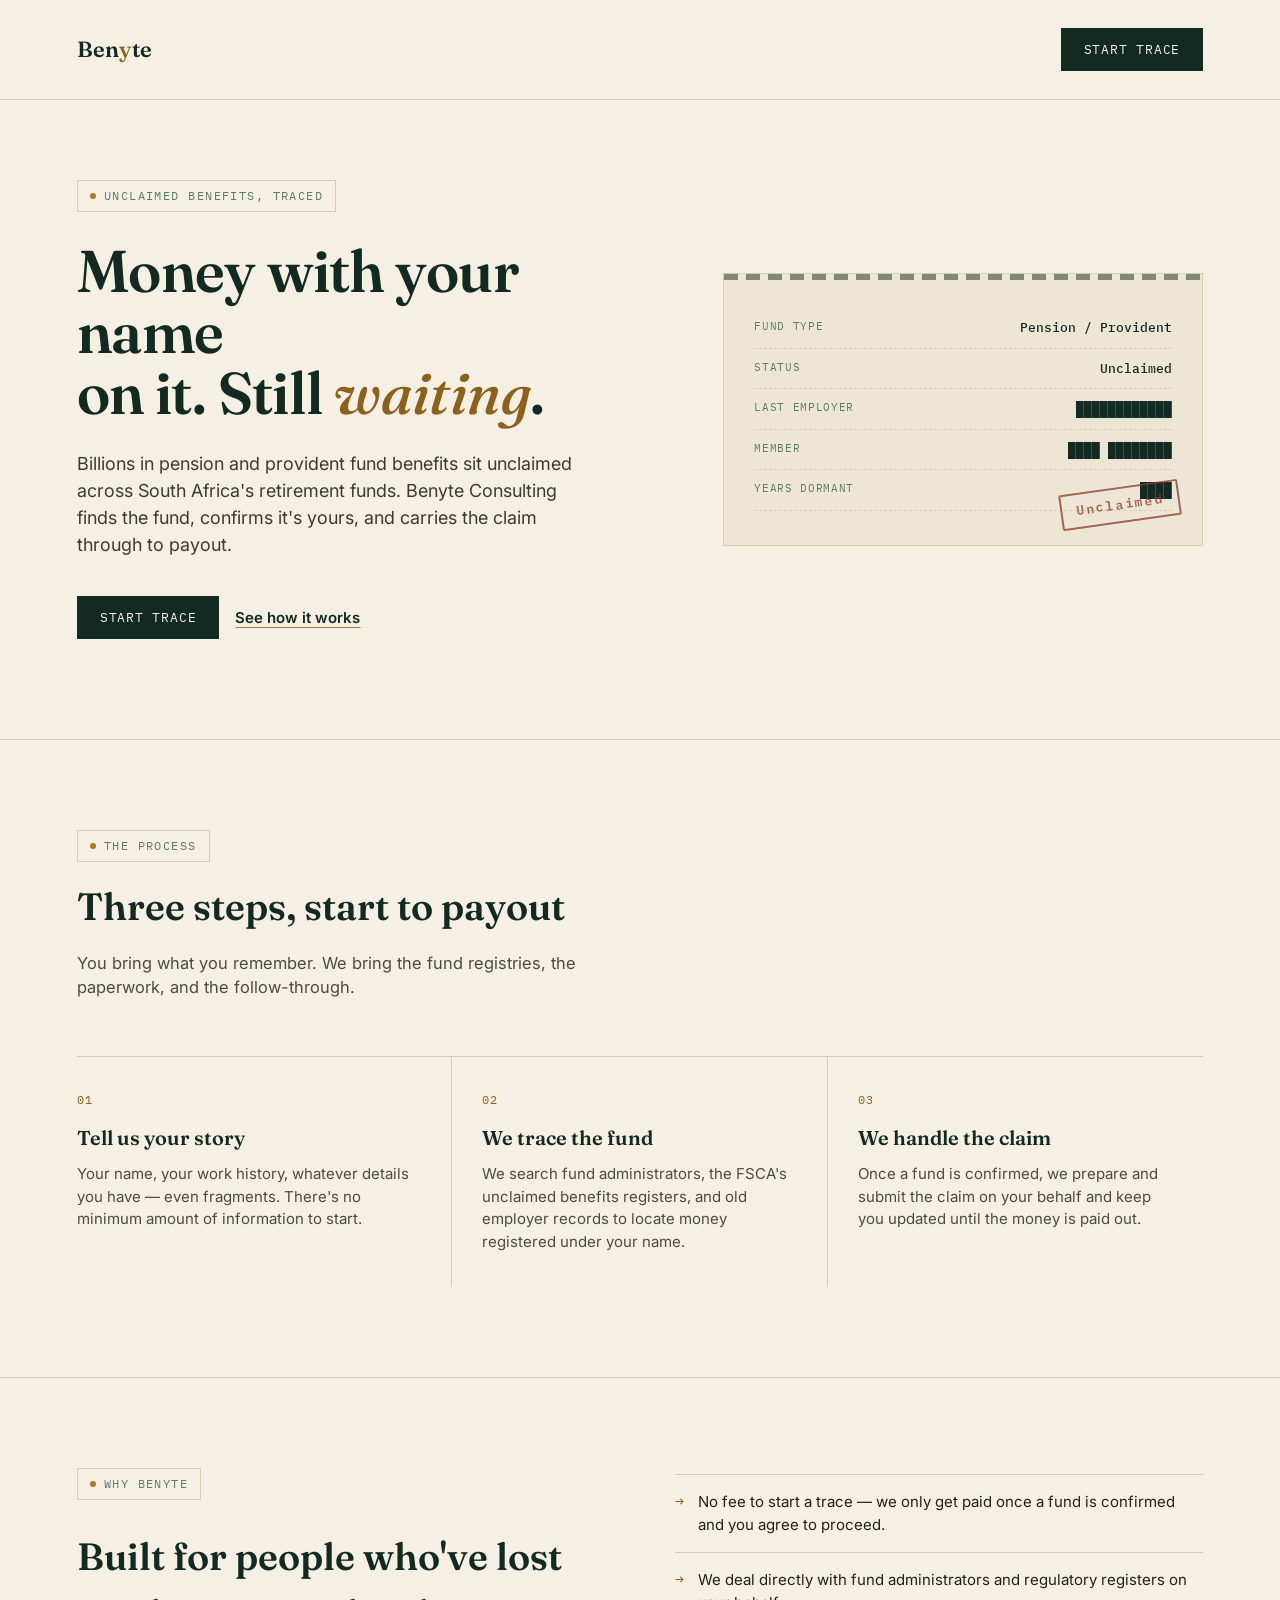
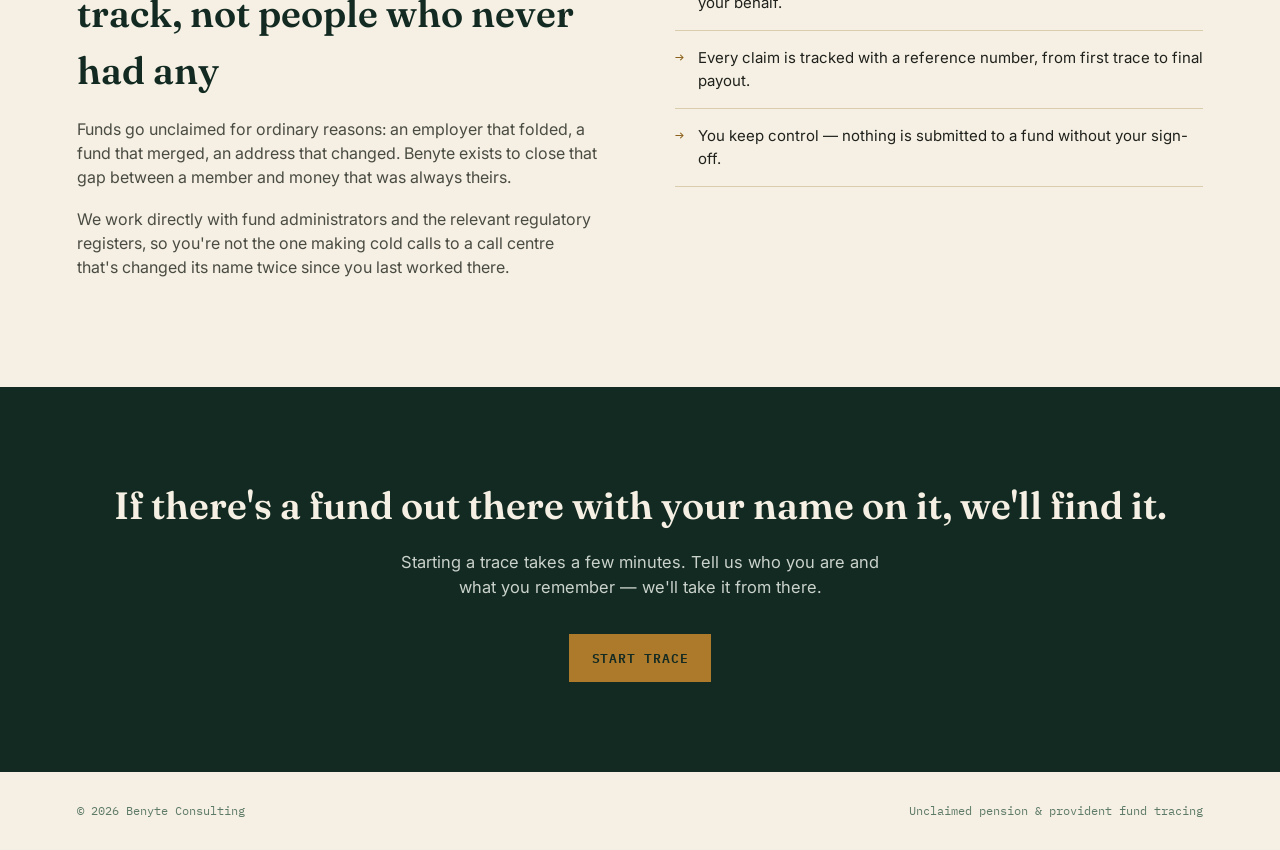
==== index.html @ 8822d1be "benyte" ====
<!DOCTYPE html>
<html lang="en">
<head>
<meta charset="UTF-8">
<meta name="viewport" content="width=device-width, initial-scale=1.0">
<title>Benyte Consulting — Unclaimed Pension Fund Tracing</title>
<link rel="preconnect" href="https://fonts.googleapis.com">
<link href="https://fonts.googleapis.com/css2?family=Fraunces:opsz,wght@9..144,300;9..144,500;9..144,600;9..144,700&family=Inter:wght@400;500;600&family=IBM+Plex+Mono:wght@400;500&display=swap" rel="stylesheet">
<style>
  :root{
    --ink:#132A22;
    --paper:#F5F0E3;
    --paper-soft:#EDE6D4;
    --gold:#AD7A2B;
    --gold-deep:#8C611E;
    --sage:#5E7A69;
    --charcoal:#20211C;
    --line:#D9CDAE;
    --stamp-red:#8B3A2B;
  }
  *{box-sizing:border-box;margin:0;padding:0;}
  html{scroll-behavior:smooth;}
  body{
    background:var(--paper);
    color:var(--charcoal);
    font-family:'Inter',sans-serif;
    line-height:1.5;
    -webkit-font-smoothing:antialiased;
  }
  a{color:inherit;}
  .view{display:none;}
  .view.active{display:block;}

  /* ===== NAV ===== */
  nav{
    display:flex;
    align-items:center;
    justify-content:space-between;
    padding:28px 6vw;
    border-bottom:1px solid var(--line);
  }
  .logo{
    font-family:'Fraunces',serif;
    font-weight:600;
    font-size:22px;
    letter-spacing:0.01em;
    color:var(--ink);
  }
  .logo span{color:var(--gold-deep);}
  .btn-primary{
    background:var(--ink);
    color:var(--paper);
    border:1px solid var(--ink);
    font-family:'IBM Plex Mono',monospace;
    font-size:13px;
    letter-spacing:0.06em;
    text-transform:uppercase;
    padding:12px 22px;
    cursor:pointer;
    transition:background .2s ease, color .2s ease;
  }
  .btn-primary:hover{background:var(--gold-deep);border-color:var(--gold-deep);}
  .btn-primary:focus-visible, .btn-secondary:focus-visible, .btn-ghost:focus-visible{
    outline:3px solid var(--gold);
    outline-offset:2px;
  }

  /* ===== HERO ===== */
  .hero{
    display:grid;
    grid-template-columns:1.1fr 0.9fr;
    gap:60px;
    padding:80px 6vw 100px;
    align-items:center;
  }
  .eyebrow{
    display:inline-flex;
    align-items:center;
    gap:8px;
    font-family:'IBM Plex Mono',monospace;
    font-size:12px;
    letter-spacing:0.12em;
    text-transform:uppercase;
    color:var(--sage);
    border:1px solid var(--line);
    padding:6px 12px;
    margin-bottom:28px;
  }
  .eyebrow::before{
    content:"";
    width:6px;height:6px;
    background:var(--gold);
    display:inline-block;
    border-radius:50%;
  }
  h1{
    font-family:'Fraunces',serif;
    font-weight:600;
    font-size:clamp(38px, 4.6vw, 62px);
    line-height:1.04;
    color:var(--ink);
    letter-spacing:-0.01em;
  }
  h1 em{
    font-style:italic;
    font-weight:500;
    color:var(--gold-deep);
  }
  .hero p.lead{
    margin-top:26px;
    font-size:18px;
    max-width:46ch;
    color:#3A3B34;
  }
  .hero-ctas{
    margin-top:38px;
    display:flex;
    gap:16px;
    align-items:center;
    flex-wrap:wrap;
  }
  .btn-ghost{
    background:transparent;
    border:none;
    font-family:'Inter',sans-serif;
    font-weight:600;
    font-size:15px;
    color:var(--ink);
    text-decoration:underline;
    text-decoration-color:var(--gold);
    text-underline-offset:4px;
    cursor:pointer;
  }

  /* ledger card signature element */
  .ledger-card{
    background:var(--paper-soft);
    border:1px solid var(--line);
    padding:34px 30px;
    position:relative;
    overflow:hidden;
  }
  .ledger-card::before{
    content:"";
    position:absolute;
    top:0;left:0;right:0;
    height:6px;
    background:repeating-linear-gradient(90deg, var(--ink) 0 14px, transparent 14px 22px);
    opacity:0.5;
  }
  .ledger-row{
    display:flex;
    justify-content:space-between;
    padding:10px 0;
    border-bottom:1px dashed var(--line);
    font-family:'IBM Plex Mono',monospace;
    font-size:13px;
  }
  .ledger-row:last-of-type{border-bottom:none;}
  .ledger-row .k{color:var(--sage);text-transform:uppercase;letter-spacing:0.06em;font-size:11px;}
  .ledger-row .v{color:var(--ink);font-weight:500;}
  .stamp{
    position:absolute;
    right:22px;
    bottom:22px;
    font-family:'IBM Plex Mono',monospace;
    font-weight:600;
    font-size:13px;
    letter-spacing:0.14em;
    color:var(--stamp-red);
    border:2px solid var(--stamp-red);
    padding:6px 14px;
    transform:rotate(-8deg);
    opacity:0.75;
    border-radius:2px;
  }

  /* ===== SECTION SHARED ===== */
  section{padding:90px 6vw;border-top:1px solid var(--line);}
  .section-head{max-width:60ch;margin-bottom:56px;}
  .section-head .eyebrow{margin-bottom:16px;}
  h2{
    font-family:'Fraunces',serif;
    font-weight:600;
    font-size:clamp(28px,3vw,38px);
    color:var(--ink);
  }
  h2 + p{margin-top:16px;color:#4A4B43;font-size:16.5px;max-width:56ch;}

  /* ===== HOW IT WORKS ===== */
  .steps{
    display:grid;
    grid-template-columns:repeat(3,1fr);
    gap:0;
    border-top:1px solid var(--line);
  }
  .step{
    padding:34px 30px 34px 0;
    border-right:1px solid var(--line);
  }
  .step:last-child{border-right:none;}
  .step:not(:first-child){padding-left:30px;}
  .step .num{
    font-family:'IBM Plex Mono',monospace;
    font-size:12px;
    color:var(--gold-deep);
    letter-spacing:0.1em;
  }
  .step h3{
    font-family:'Fraunces',serif;
    font-weight:600;
    font-size:20px;
    margin:14px 0 10px;
    color:var(--ink);
  }
  .step p{font-size:15px;color:#4A4B43;}

  /* ===== ABOUT / TRUST ===== */
  .trust{
    display:grid;
    grid-template-columns:1fr 1fr;
    gap:70px;
    align-items:start;
  }
  .trust p{color:#4A4B43;font-size:16px;margin-bottom:18px;max-width:52ch;}
  .trust-list{list-style:none;margin-top:6px;}
  .trust-list li{
    display:flex;
    gap:14px;
    padding:16px 0;
    border-bottom:1px solid var(--line);
    font-size:15px;
  }
  .trust-list li:first-child{border-top:1px solid var(--line);}
  .trust-list .tick{
    font-family:'IBM Plex Mono',monospace;
    color:var(--gold-deep);
    flex-shrink:0;
  }

  /* ===== FOOTER / FINAL CTA ===== */
  .cta-block{
    background:var(--ink);
    color:var(--paper);
    padding:90px 6vw;
    text-align:center;
  }
  .cta-block h2{color:var(--paper);}
  .cta-block p{color:#C9D2CB;max-width:50ch;margin:16px auto 34px;}
  .cta-block .btn-primary{background:var(--gold);border-color:var(--gold);color:var(--ink);font-weight:600;}
  .cta-block .btn-primary:hover{background:var(--paper);border-color:var(--paper);}

  footer{
    padding:30px 6vw;
    display:flex;
    justify-content:space-between;
    flex-wrap:wrap;
    gap:12px;
    font-family:'IBM Plex Mono',monospace;
    font-size:12px;
    color:var(--sage);
  }

  /* ===== TRACE FORM VIEW ===== */
  .trace-wrap{
    min-height:100vh;
    display:flex;
    flex-direction:column;
  }
  .trace-main{
    flex:1;
    display:flex;
    justify-content:center;
    padding:70px 6vw 90px;
  }
  .trace-form{
    width:100%;
    max-width:620px;
  }
  .trace-form .eyebrow{margin-bottom:18px;}
  .trace-form h1{font-size:clamp(30px,3.6vw,40px);margin-bottom:14px;}
  .trace-form > p.lead{color:#4A4B43;font-size:16px;margin-bottom:40px;max-width:54ch;}
  .field{margin-bottom:26px;}
  .field label{
    display:block;
    font-family:'IBM Plex Mono',monospace;
    font-size:12px;
    letter-spacing:0.08em;
    text-transform:uppercase;
    color:var(--sage);
    margin-bottom:10px;
  }
  .field-row{display:grid;grid-template-columns:1fr 1fr;gap:20px;}
  input[type="text"], textarea{
    width:100%;
    background:var(--paper-soft);
    border:1px solid var(--line);
    padding:14px 16px;
    font-family:'Inter',sans-serif;
    font-size:15px;
    color:var(--charcoal);
  }
  input[type="text"]:focus, textarea:focus{
    outline:none;
    border-color:var(--gold-deep);
    background:#fff;
  }
  textarea{min-height:180px;resize:vertical;}
  .field small{display:block;margin-top:8px;color:var(--sage);font-size:12.5px;}
  .form-foot{
    display:flex;
    align-items:center;
    gap:20px;
    margin-top:8px;
    flex-wrap:wrap;
  }
  .back-link{
    font-family:'IBM Plex Mono',monospace;
    font-size:12px;
    letter-spacing:0.06em;
    text-transform:uppercase;
    color:var(--sage);
    text-decoration:none;
    cursor:pointer;
    background:none;
    border:none;
  }
  .back-link:hover{color:var(--ink);}

  .confirm{display:none;}
  .confirm.active{display:block;}
  .confirm .ledger-card{max-width:520px;margin-top:10px;}

  @media (max-width: 860px){
    .hero{grid-template-columns:1fr;padding-top:50px;}
    .steps{grid-template-columns:1fr;}
    .step{border-right:none;border-bottom:1px solid var(--line);padding-left:0 !important;}
    .trust{grid-template-columns:1fr;gap:40px;}
    .field-row{grid-template-columns:1fr;}
    nav{padding:22px 6vw;}
  }
</style>
</head>
<body>

<!-- ===================== LANDING VIEW ===================== -->
<div class="view active" id="view-landing">

  <nav>
    <div class="logo">Ben<span>y</span>te</div>
    <button class="btn-primary" onclick="showView('trace')">Start Trace</button>
  </nav>

  <div class="hero">
    <div>
      <div class="eyebrow">Unclaimed benefits, traced</div>
      <h1>Money with your name<br>on it. Still <em>waiting</em>.</h1>
      <p class="lead">Billions in pension and provident fund benefits sit unclaimed across South Africa's retirement funds. Benyte Consulting finds the fund, confirms it's yours, and carries the claim through to payout.</p>
      <div class="hero-ctas">
        <button class="btn-primary" onclick="showView('trace')">Start Trace</button>
        <button class="btn-ghost" onclick="document.getElementById('how').scrollIntoView()">See how it works</button>
      </div>
    </div>
    <div class="ledger-card">
      <div class="ledger-row"><span class="k">Fund Type</span><span class="v">Pension / Provident</span></div>
      <div class="ledger-row"><span class="k">Status</span><span class="v">Unclaimed</span></div>
      <div class="ledger-row"><span class="k">Last Employer</span><span class="v">████████████</span></div>
      <div class="ledger-row"><span class="k">Member</span><span class="v">████ ████████</span></div>
      <div class="ledger-row"><span class="k">Years Dormant</span><span class="v">████</span></div>
      <div class="stamp">Unclaimed</div>
    </div>
  </div>

  <section id="how">
    <div class="section-head">
      <div class="eyebrow">The process</div>
      <h2>Three steps, start to payout</h2>
      <p>You bring what you remember. We bring the fund registries, the paperwork, and the follow-through.</p>
    </div>
    <div class="steps">
      <div class="step">
        <div class="num">01</div>
        <h3>Tell us your story</h3>
        <p>Your name, your work history, whatever details you have — even fragments. There's no minimum amount of information to start.</p>
      </div>
      <div class="step">
        <div class="num">02</div>
        <h3>We trace the fund</h3>
        <p>We search fund administrators, the FSCA's unclaimed benefits registers, and old employer records to locate money registered under your name.</p>
      </div>
      <div class="step">
        <div class="num">03</div>
        <h3>We handle the claim</h3>
        <p>Once a fund is confirmed, we prepare and submit the claim on your behalf and keep you updated until the money is paid out.</p>
      </div>
    </div>
  </section>

  <section>
    <div class="trust">
      <div>
        <div class="eyebrow">Why Benyte</div>
        <h2 style="margin-bottom:18px;">Built for people who've lost track, not people who never had any</h2>
        <p>Funds go unclaimed for ordinary reasons: an employer that folded, a fund that merged, an address that changed. Benyte exists to close that gap between a member and money that was always theirs.</p>
        <p>We work directly with fund administrators and the relevant regulatory registers, so you're not the one making cold calls to a call centre that's changed its name twice since you last worked there.</p>
      </div>
      <ul class="trust-list">
        <li><span class="tick">→</span><span>No fee to start a trace — we only get paid once a fund is confirmed and you agree to proceed.</span></li>
        <li><span class="tick">→</span><span>We deal directly with fund administrators and regulatory registers on your behalf.</span></li>
        <li><span class="tick">→</span><span>Every claim is tracked with a reference number, from first trace to final payout.</span></li>
        <li><span class="tick">→</span><span>You keep control — nothing is submitted to a fund without your sign-off.</span></li>
      </ul>
    </div>
  </section>

  <div class="cta-block">
    <h2>If there's a fund out there with your name on it, we'll find it.</h2>
    <p>Starting a trace takes a few minutes. Tell us who you are and what you remember — we'll take it from there.</p>
    <button class="btn-primary" onclick="showView('trace')">Start Trace</button>
  </div>

  <footer>
    <span>© 2026 Benyte Consulting</span>
    <span>Unclaimed pension &amp; provident fund tracing</span>
  </footer>
</div>

<!-- ===================== TRACE FORM VIEW ===================== -->
<div class="view" id="view-trace">
  <div class="trace-wrap">
    <nav>
      <div class="logo">Ben<span>y</span>te</div>
      <button class="back-link" onclick="showView('landing')">← Back to Benyte</button>
    </nav>

    <div class="trace-main">
      <div>
        <!-- FORM -->
        <div class="trace-form" id="traceFormWrap">
          <div class="eyebrow">Start a trace</div>
          <h1>Let's find out what's<br>waiting for you.</h1>
          <p class="lead">Give us your name and whatever you remember about your work history. Don't worry about gaps — we fill those in.</p>

          <form id="traceForm">
            <div class="field-row">
              <div class="field">
                <label for="firstName">Name</label>
                <input type="text" id="firstName" name="firstName" required autocomplete="given-name">
              </div>
              <div class="field">
                <label for="lastName">Surname</label>
                <input type="text" id="lastName" name="lastName" required autocomplete="family-name">
              </div>
            </div>

            <div class="field">
              <label for="story">Your story</label>
              <textarea id="story" name="story" required placeholder="Where did you work, and when? Do you remember the fund or employer name? Anything you recall, however small, helps us trace it."></textarea>
              <small>Include past employers, approximate dates, and any fund or policy details you remember.</small>
            </div>

            <div class="form-foot">
              <button type="submit" class="btn-primary">Submit trace request</button>
              <button type="button" class="back-link" onclick="showView('landing')">Cancel</button>
            </div>
          </form>
        </div>

        <!-- CONFIRMATION -->
        <div class="confirm" id="traceConfirm">
          <div class="eyebrow">Request received</div>
          <h1>Thank you, <span id="confirmName"></span>.</h1>
          <p class="lead">Your trace request has been logged. A member of the Benyte team will review your story and get in touch about next steps.</p>
          <div class="ledger-card">
            <div class="ledger-row"><span class="k">Applicant</span><span class="v" id="confirmFull"></span></div>
            <div class="ledger-row"><span class="k">Status</span><span class="v">Trace Requested</span></div>
            <div class="ledger-row"><span class="k">Next Step</span><span class="v">Awaiting review</span></div>
          </div>
          <div style="margin-top:34px;">
            <button class="btn-primary" onclick="showView('landing')">Back to home</button>
          </div>
        </div>
      </div>
    </div>

    <footer>
      <span>© 2026 Benyte Consulting</span>
      <span>Unclaimed pension &amp; provident fund tracing</span>
    </footer>
  </div>
</div>

<script>
  function showView(name){
    document.getElementById('view-landing').classList.remove('active');
    document.getElementById('view-trace').classList.remove('active');
    document.getElementById(name === 'trace' ? 'view-trace' : 'view-landing').classList.add('active');
    if(name === 'trace'){
      document.getElementById('traceFormWrap').style.display = '';
      document.getElementById('traceConfirm').classList.remove('active');
      document.getElementById('traceForm').reset();
    }
    window.scrollTo(0,0);
  }

  document.getElementById('traceForm').addEventListener('submit', function(e){
    e.preventDefault();
    var first = document.getElementById('firstName').value.trim();
    var last = document.getElementById('lastName').value.trim();
    document.getElementById('confirmName').textContent = first;
    document.getElementById('confirmFull').textContent = first + ' ' + last;
    document.getElementById('traceFormWrap').style.display = 'none';
    document.getElementById('traceConfirm').classList.add('active');
  });
</script>

</body>
</html>
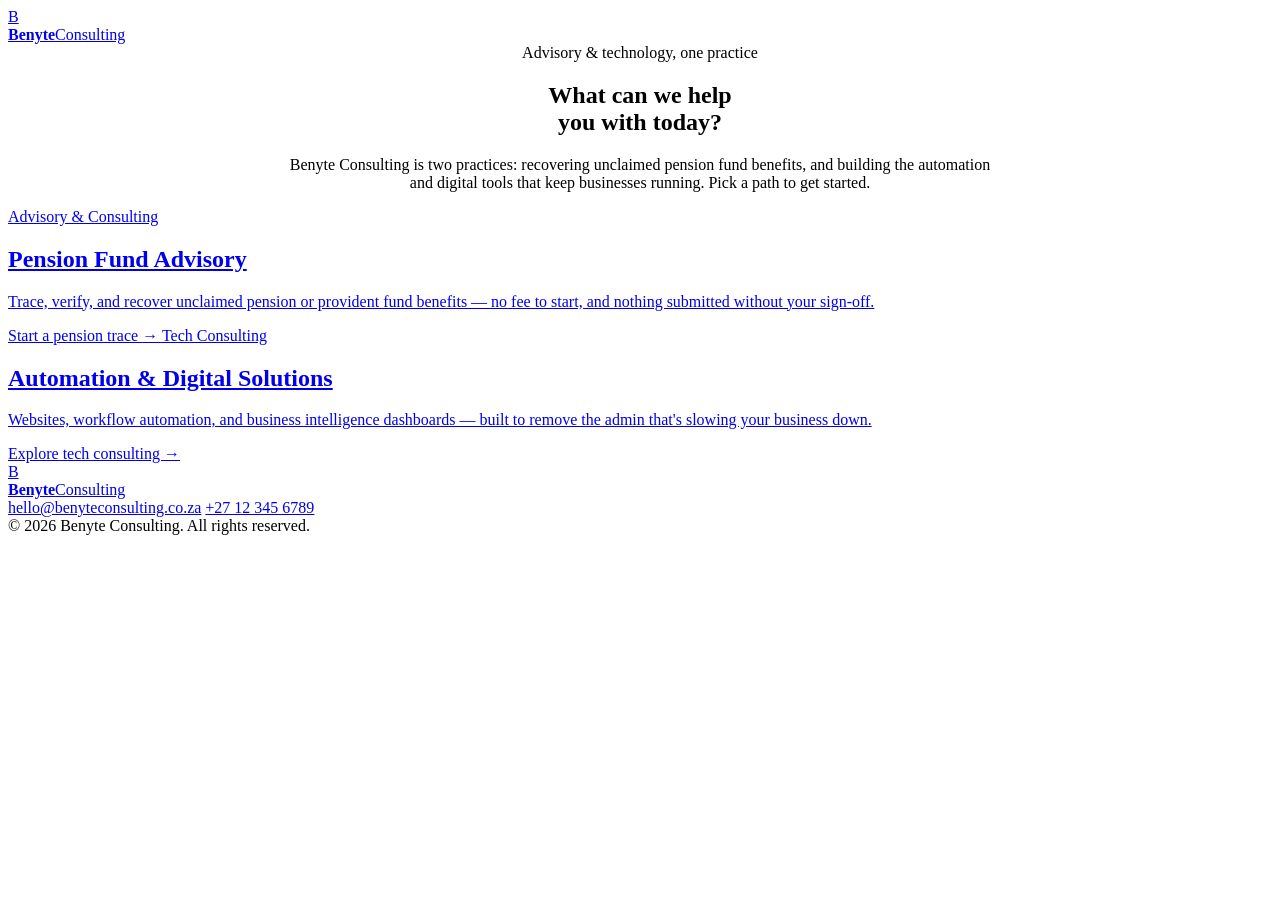
==== commit d7e00ca5: "Add files via upload" ====
--- a/index.html
+++ b/index.html
@@ -3,516 +3,67 @@
 <head>
 <meta charset="UTF-8">
 <meta name="viewport" content="width=device-width, initial-scale=1.0">
-<title>Benyte Consulting — Unclaimed Pension Fund Tracing</title>
+<title>Benyte Consulting</title>
 <link rel="preconnect" href="https://fonts.googleapis.com">
-<link href="https://fonts.googleapis.com/css2?family=Fraunces:opsz,wght@9..144,300;9..144,500;9..144,600;9..144,700&family=Inter:wght@400;500;600&family=IBM+Plex+Mono:wght@400;500&display=swap" rel="stylesheet">
-<style>
-  :root{
-    --ink:#132A22;
-    --paper:#F5F0E3;
-    --paper-soft:#EDE6D4;
-    --gold:#AD7A2B;
-    --gold-deep:#8C611E;
-    --sage:#5E7A69;
-    --charcoal:#20211C;
-    --line:#D9CDAE;
-    --stamp-red:#8B3A2B;
-  }
-  *{box-sizing:border-box;margin:0;padding:0;}
-  html{scroll-behavior:smooth;}
-  body{
-    background:var(--paper);
-    color:var(--charcoal);
-    font-family:'Inter',sans-serif;
-    line-height:1.5;
-    -webkit-font-smoothing:antialiased;
-  }
-  a{color:inherit;}
-  .view{display:none;}
-  .view.active{display:block;}
-
-  /* ===== NAV ===== */
-  nav{
-    display:flex;
-    align-items:center;
-    justify-content:space-between;
-    padding:28px 6vw;
-    border-bottom:1px solid var(--line);
-  }
-  .logo{
-    font-family:'Fraunces',serif;
-    font-weight:600;
-    font-size:22px;
-    letter-spacing:0.01em;
-    color:var(--ink);
-  }
-  .logo span{color:var(--gold-deep);}
-  .btn-primary{
-    background:var(--ink);
-    color:var(--paper);
-    border:1px solid var(--ink);
-    font-family:'IBM Plex Mono',monospace;
-    font-size:13px;
-    letter-spacing:0.06em;
-    text-transform:uppercase;
-    padding:12px 22px;
-    cursor:pointer;
-    transition:background .2s ease, color .2s ease;
-  }
-  .btn-primary:hover{background:var(--gold-deep);border-color:var(--gold-deep);}
-  .btn-primary:focus-visible, .btn-secondary:focus-visible, .btn-ghost:focus-visible{
-    outline:3px solid var(--gold);
-    outline-offset:2px;
-  }
-
-  /* ===== HERO ===== */
-  .hero{
-    display:grid;
-    grid-template-columns:1.1fr 0.9fr;
-    gap:60px;
-    padding:80px 6vw 100px;
-    align-items:center;
-  }
-  .eyebrow{
-    display:inline-flex;
-    align-items:center;
-    gap:8px;
-    font-family:'IBM Plex Mono',monospace;
-    font-size:12px;
-    letter-spacing:0.12em;
-    text-transform:uppercase;
-    color:var(--sage);
-    border:1px solid var(--line);
-    padding:6px 12px;
-    margin-bottom:28px;
-  }
-  .eyebrow::before{
-    content:"";
-    width:6px;height:6px;
-    background:var(--gold);
-    display:inline-block;
-    border-radius:50%;
-  }
-  h1{
-    font-family:'Fraunces',serif;
-    font-weight:600;
-    font-size:clamp(38px, 4.6vw, 62px);
-    line-height:1.04;
-    color:var(--ink);
-    letter-spacing:-0.01em;
-  }
-  h1 em{
-    font-style:italic;
-    font-weight:500;
-    color:var(--gold-deep);
-  }
-  .hero p.lead{
-    margin-top:26px;
-    font-size:18px;
-    max-width:46ch;
-    color:#3A3B34;
-  }
-  .hero-ctas{
-    margin-top:38px;
-    display:flex;
-    gap:16px;
-    align-items:center;
-    flex-wrap:wrap;
-  }
-  .btn-ghost{
-    background:transparent;
-    border:none;
-    font-family:'Inter',sans-serif;
-    font-weight:600;
-    font-size:15px;
-    color:var(--ink);
-    text-decoration:underline;
-    text-decoration-color:var(--gold);
-    text-underline-offset:4px;
-    cursor:pointer;
-  }
-
-  /* ledger card signature element */
-  .ledger-card{
-    background:var(--paper-soft);
-    border:1px solid var(--line);
-    padding:34px 30px;
-    position:relative;
-    overflow:hidden;
-  }
-  .ledger-card::before{
-    content:"";
-    position:absolute;
-    top:0;left:0;right:0;
-    height:6px;
-    background:repeating-linear-gradient(90deg, var(--ink) 0 14px, transparent 14px 22px);
-    opacity:0.5;
-  }
-  .ledger-row{
-    display:flex;
-    justify-content:space-between;
-    padding:10px 0;
-    border-bottom:1px dashed var(--line);
-    font-family:'IBM Plex Mono',monospace;
-    font-size:13px;
-  }
-  .ledger-row:last-of-type{border-bottom:none;}
-  .ledger-row .k{color:var(--sage);text-transform:uppercase;letter-spacing:0.06em;font-size:11px;}
-  .ledger-row .v{color:var(--ink);font-weight:500;}
-  .stamp{
-    position:absolute;
-    right:22px;
-    bottom:22px;
-    font-family:'IBM Plex Mono',monospace;
-    font-weight:600;
-    font-size:13px;
-    letter-spacing:0.14em;
-    color:var(--stamp-red);
-    border:2px solid var(--stamp-red);
-    padding:6px 14px;
-    transform:rotate(-8deg);
-    opacity:0.75;
-    border-radius:2px;
-  }
-
-  /* ===== SECTION SHARED ===== */
-  section{padding:90px 6vw;border-top:1px solid var(--line);}
-  .section-head{max-width:60ch;margin-bottom:56px;}
-  .section-head .eyebrow{margin-bottom:16px;}
-  h2{
-    font-family:'Fraunces',serif;
-    font-weight:600;
-    font-size:clamp(28px,3vw,38px);
-    color:var(--ink);
-  }
-  h2 + p{margin-top:16px;color:#4A4B43;font-size:16.5px;max-width:56ch;}
-
-  /* ===== HOW IT WORKS ===== */
-  .steps{
-    display:grid;
-    grid-template-columns:repeat(3,1fr);
-    gap:0;
-    border-top:1px solid var(--line);
-  }
-  .step{
-    padding:34px 30px 34px 0;
-    border-right:1px solid var(--line);
-  }
-  .step:last-child{border-right:none;}
-  .step:not(:first-child){padding-left:30px;}
-  .step .num{
-    font-family:'IBM Plex Mono',monospace;
-    font-size:12px;
-    color:var(--gold-deep);
-    letter-spacing:0.1em;
-  }
-  .step h3{
-    font-family:'Fraunces',serif;
-    font-weight:600;
-    font-size:20px;
-    margin:14px 0 10px;
-    color:var(--ink);
-  }
-  .step p{font-size:15px;color:#4A4B43;}
-
-  /* ===== ABOUT / TRUST ===== */
-  .trust{
-    display:grid;
-    grid-template-columns:1fr 1fr;
-    gap:70px;
-    align-items:start;
-  }
-  .trust p{color:#4A4B43;font-size:16px;margin-bottom:18px;max-width:52ch;}
-  .trust-list{list-style:none;margin-top:6px;}
-  .trust-list li{
-    display:flex;
-    gap:14px;
-    padding:16px 0;
-    border-bottom:1px solid var(--line);
-    font-size:15px;
-  }
-  .trust-list li:first-child{border-top:1px solid var(--line);}
-  .trust-list .tick{
-    font-family:'IBM Plex Mono',monospace;
-    color:var(--gold-deep);
-    flex-shrink:0;
-  }
-
-  /* ===== FOOTER / FINAL CTA ===== */
-  .cta-block{
-    background:var(--ink);
-    color:var(--paper);
-    padding:90px 6vw;
-    text-align:center;
-  }
-  .cta-block h2{color:var(--paper);}
-  .cta-block p{color:#C9D2CB;max-width:50ch;margin:16px auto 34px;}
-  .cta-block .btn-primary{background:var(--gold);border-color:var(--gold);color:var(--ink);font-weight:600;}
-  .cta-block .btn-primary:hover{background:var(--paper);border-color:var(--paper);}
-
-  footer{
-    padding:30px 6vw;
-    display:flex;
-    justify-content:space-between;
-    flex-wrap:wrap;
-    gap:12px;
-    font-family:'IBM Plex Mono',monospace;
-    font-size:12px;
-    color:var(--sage);
-  }
-
-  /* ===== TRACE FORM VIEW ===== */
-  .trace-wrap{
-    min-height:100vh;
-    display:flex;
-    flex-direction:column;
-  }
-  .trace-main{
-    flex:1;
-    display:flex;
-    justify-content:center;
-    padding:70px 6vw 90px;
-  }
-  .trace-form{
-    width:100%;
-    max-width:620px;
-  }
-  .trace-form .eyebrow{margin-bottom:18px;}
-  .trace-form h1{font-size:clamp(30px,3.6vw,40px);margin-bottom:14px;}
-  .trace-form > p.lead{color:#4A4B43;font-size:16px;margin-bottom:40px;max-width:54ch;}
-  .field{margin-bottom:26px;}
-  .field label{
-    display:block;
-    font-family:'IBM Plex Mono',monospace;
-    font-size:12px;
-    letter-spacing:0.08em;
-    text-transform:uppercase;
-    color:var(--sage);
-    margin-bottom:10px;
-  }
-  .field-row{display:grid;grid-template-columns:1fr 1fr;gap:20px;}
-  input[type="text"], textarea{
-    width:100%;
-    background:var(--paper-soft);
-    border:1px solid var(--line);
-    padding:14px 16px;
-    font-family:'Inter',sans-serif;
-    font-size:15px;
-    color:var(--charcoal);
-  }
-  input[type="text"]:focus, textarea:focus{
-    outline:none;
-    border-color:var(--gold-deep);
-    background:#fff;
-  }
-  textarea{min-height:180px;resize:vertical;}
-  .field small{display:block;margin-top:8px;color:var(--sage);font-size:12.5px;}
-  .form-foot{
-    display:flex;
-    align-items:center;
-    gap:20px;
-    margin-top:8px;
-    flex-wrap:wrap;
-  }
-  .back-link{
-    font-family:'IBM Plex Mono',monospace;
-    font-size:12px;
-    letter-spacing:0.06em;
-    text-transform:uppercase;
-    color:var(--sage);
-    text-decoration:none;
-    cursor:pointer;
-    background:none;
-    border:none;
-  }
-  .back-link:hover{color:var(--ink);}
-
-  .confirm{display:none;}
-  .confirm.active{display:block;}
-  .confirm .ledger-card{max-width:520px;margin-top:10px;}
-
-  @media (max-width: 860px){
-    .hero{grid-template-columns:1fr;padding-top:50px;}
-    .steps{grid-template-columns:1fr;}
-    .step{border-right:none;border-bottom:1px solid var(--line);padding-left:0 !important;}
-    .trust{grid-template-columns:1fr;gap:40px;}
-    .field-row{grid-template-columns:1fr;}
-    nav{padding:22px 6vw;}
-  }
-</style>
+<link rel="preconnect" href="https://fonts.gstatic.com" crossorigin>
+<link href="https://fonts.googleapis.com/css2?family=Inter:wght@400;500;600;700;800&display=swap" rel="stylesheet">
+<link rel="stylesheet" href="assets/styles.css">
 </head>
 <body>
 
-<!-- ===================== LANDING VIEW ===================== -->
-<div class="view active" id="view-landing">
+<header>
+  <div class="wrap">
+    <nav class="bar">
+      <a class="brand" href="index.html">
+        <div class="mark">B</div>
+        <div class="name"><b>Benyte</b><span>Consulting</span></div>
+      </a>
+    </nav>
+  </div>
+</header>
 
-  <nav>
-    <div class="logo">Ben<span>y</span>te</div>
-    <button class="btn-primary" onclick="showView('trace')">Start Trace</button>
-  </nav>
+<section class="hero">
+  <div class="wrap" style="text-align:center; max-width:720px; margin:0 auto;">
+    <div class="pill" style="margin-left:auto; margin-right:auto;"><span class="dot"></span> Advisory &amp; technology, one practice</div>
+    <h1 class="headline">What can we help<br>you with today?</h1>
+    <p class="lede" style="margin-left:auto; margin-right:auto;">Benyte Consulting is two practices: recovering unclaimed pension fund benefits, and building the automation and digital tools that keep businesses running. Pick a path to get started.</p>
+  </div>
+</section>
 
-  <div class="hero">
-    <div>
-      <div class="eyebrow">Unclaimed benefits, traced</div>
-      <h1>Money with your name<br>on it. Still <em>waiting</em>.</h1>
-      <p class="lead">Billions in pension and provident fund benefits sit unclaimed across South Africa's retirement funds. Benyte Consulting finds the fund, confirms it's yours, and carries the claim through to payout.</p>
-      <div class="hero-ctas">
-        <button class="btn-primary" onclick="showView('trace')">Start Trace</button>
-        <button class="btn-ghost" onclick="document.getElementById('how').scrollIntoView()">See how it works</button>
+<section class="chooser">
+  <div class="wrap">
+    <div class="path-grid">
+      <a class="path-card" href="pension.html">
+        <span class="tag">Advisory &amp; Consulting</span>
+        <h2>Pension Fund Advisory</h2>
+        <p>Trace, verify, and recover unclaimed pension or provident fund benefits — no fee to start, and nothing submitted without your sign-off.</p>
+        <span class="go">Start a pension trace <span class="arrow">→</span></span>
+      </a>
+      <a class="path-card" href="tech.html">
+        <span class="tag">Tech Consulting</span>
+        <h2>Automation &amp; Digital Solutions</h2>
+        <p>Websites, workflow automation, and business intelligence dashboards — built to remove the admin that's slowing your business down.</p>
+        <span class="go">Explore tech consulting <span class="arrow">→</span></span>
+      </a>
+    </div>
+  </div>
+</section>
+
+<footer>
+  <div class="wrap">
+    <div class="footer-top">
+      <a class="brand" href="index.html">
+        <div class="mark">B</div>
+        <div class="name"><b>Benyte</b><span>Consulting</span></div>
+      </a>
+      <div class="footer-contact">
+        <a href="mailto:hello@benyteconsulting.co.za">hello@benyteconsulting.co.za</a>
+        <a href="tel:+27123456789">+27 12 345 6789</a>
       </div>
     </div>
-    <div class="ledger-card">
-      <div class="ledger-row"><span class="k">Fund Type</span><span class="v">Pension / Provident</span></div>
-      <div class="ledger-row"><span class="k">Status</span><span class="v">Unclaimed</span></div>
-      <div class="ledger-row"><span class="k">Last Employer</span><span class="v">████████████</span></div>
-      <div class="ledger-row"><span class="k">Member</span><span class="v">████ ████████</span></div>
-      <div class="ledger-row"><span class="k">Years Dormant</span><span class="v">████</span></div>
-      <div class="stamp">Unclaimed</div>
-    </div>
+    <div class="footer-bottom">&copy; 2026 Benyte Consulting. All rights reserved.</div>
   </div>
-
-  <section id="how">
-    <div class="section-head">
-      <div class="eyebrow">The process</div>
-      <h2>Three steps, start to payout</h2>
-      <p>You bring what you remember. We bring the fund registries, the paperwork, and the follow-through.</p>
-    </div>
-    <div class="steps">
-      <div class="step">
-        <div class="num">01</div>
-        <h3>Tell us your story</h3>
-        <p>Your name, your work history, whatever details you have — even fragments. There's no minimum amount of information to start.</p>
-      </div>
-      <div class="step">
-        <div class="num">02</div>
-        <h3>We trace the fund</h3>
-        <p>We search fund administrators, the FSCA's unclaimed benefits registers, and old employer records to locate money registered under your name.</p>
-      </div>
-      <div class="step">
-        <div class="num">03</div>
-        <h3>We handle the claim</h3>
-        <p>Once a fund is confirmed, we prepare and submit the claim on your behalf and keep you updated until the money is paid out.</p>
-      </div>
-    </div>
-  </section>
-
-  <section>
-    <div class="trust">
-      <div>
-        <div class="eyebrow">Why Benyte</div>
-        <h2 style="margin-bottom:18px;">Built for people who've lost track, not people who never had any</h2>
-        <p>Funds go unclaimed for ordinary reasons: an employer that folded, a fund that merged, an address that changed. Benyte exists to close that gap between a member and money that was always theirs.</p>
-        <p>We work directly with fund administrators and the relevant regulatory registers, so you're not the one making cold calls to a call centre that's changed its name twice since you last worked there.</p>
-      </div>
-      <ul class="trust-list">
-        <li><span class="tick">→</span><span>No fee to start a trace — we only get paid once a fund is confirmed and you agree to proceed.</span></li>
-        <li><span class="tick">→</span><span>We deal directly with fund administrators and regulatory registers on your behalf.</span></li>
-        <li><span class="tick">→</span><span>Every claim is tracked with a reference number, from first trace to final payout.</span></li>
-        <li><span class="tick">→</span><span>You keep control — nothing is submitted to a fund without your sign-off.</span></li>
-      </ul>
-    </div>
-  </section>
-
-  <div class="cta-block">
-    <h2>If there's a fund out there with your name on it, we'll find it.</h2>
-    <p>Starting a trace takes a few minutes. Tell us who you are and what you remember — we'll take it from there.</p>
-    <button class="btn-primary" onclick="showView('trace')">Start Trace</button>
-  </div>
-
-  <footer>
-    <span>© 2026 Benyte Consulting</span>
-    <span>Unclaimed pension &amp; provident fund tracing</span>
-  </footer>
-</div>
-
-<!-- ===================== TRACE FORM VIEW ===================== -->
-<div class="view" id="view-trace">
-  <div class="trace-wrap">
-    <nav>
-      <div class="logo">Ben<span>y</span>te</div>
-      <button class="back-link" onclick="showView('landing')">← Back to Benyte</button>
-    </nav>
-
-    <div class="trace-main">
-      <div>
-        <!-- FORM -->
-        <div class="trace-form" id="traceFormWrap">
-          <div class="eyebrow">Start a trace</div>
-          <h1>Let's find out what's<br>waiting for you.</h1>
-          <p class="lead">Give us your name and whatever you remember about your work history. Don't worry about gaps — we fill those in.</p>
-
-          <form id="traceForm">
-            <div class="field-row">
-              <div class="field">
-                <label for="firstName">Name</label>
-                <input type="text" id="firstName" name="firstName" required autocomplete="given-name">
-              </div>
-              <div class="field">
-                <label for="lastName">Surname</label>
-                <input type="text" id="lastName" name="lastName" required autocomplete="family-name">
-              </div>
-            </div>
-
-            <div class="field">
-              <label for="story">Your story</label>
-              <textarea id="story" name="story" required placeholder="Where did you work, and when? Do you remember the fund or employer name? Anything you recall, however small, helps us trace it."></textarea>
-              <small>Include past employers, approximate dates, and any fund or policy details you remember.</small>
-            </div>
-
-            <div class="form-foot">
-              <button type="submit" class="btn-primary">Submit trace request</button>
-              <button type="button" class="back-link" onclick="showView('landing')">Cancel</button>
-            </div>
-          </form>
-        </div>
-
-        <!-- CONFIRMATION -->
-        <div class="confirm" id="traceConfirm">
-          <div class="eyebrow">Request received</div>
-          <h1>Thank you, <span id="confirmName"></span>.</h1>
-          <p class="lead">Your trace request has been logged. A member of the Benyte team will review your story and get in touch about next steps.</p>
-          <div class="ledger-card">
-            <div class="ledger-row"><span class="k">Applicant</span><span class="v" id="confirmFull"></span></div>
-            <div class="ledger-row"><span class="k">Status</span><span class="v">Trace Requested</span></div>
-            <div class="ledger-row"><span class="k">Next Step</span><span class="v">Awaiting review</span></div>
-          </div>
-          <div style="margin-top:34px;">
-            <button class="btn-primary" onclick="showView('landing')">Back to home</button>
-          </div>
-        </div>
-      </div>
-    </div>
-
-    <footer>
-      <span>© 2026 Benyte Consulting</span>
-      <span>Unclaimed pension &amp; provident fund tracing</span>
-    </footer>
-  </div>
-</div>
-
-<script>
-  function showView(name){
-    document.getElementById('view-landing').classList.remove('active');
-    document.getElementById('view-trace').classList.remove('active');
-    document.getElementById(name === 'trace' ? 'view-trace' : 'view-landing').classList.add('active');
-    if(name === 'trace'){
-      document.getElementById('traceFormWrap').style.display = '';
-      document.getElementById('traceConfirm').classList.remove('active');
-      document.getElementById('traceForm').reset();
-    }
-    window.scrollTo(0,0);
-  }
-
-  document.getElementById('traceForm').addEventListener('submit', function(e){
-    e.preventDefault();
-    var first = document.getElementById('firstName').value.trim();
-    var last = document.getElementById('lastName').value.trim();
-    document.getElementById('confirmName').textContent = first;
-    document.getElementById('confirmFull').textContent = first + ' ' + last;
-    document.getElementById('traceFormWrap').style.display = 'none';
-    document.getElementById('traceConfirm').classList.add('active');
-  });
-</script>
+</footer>
 
 </body>
 </html>
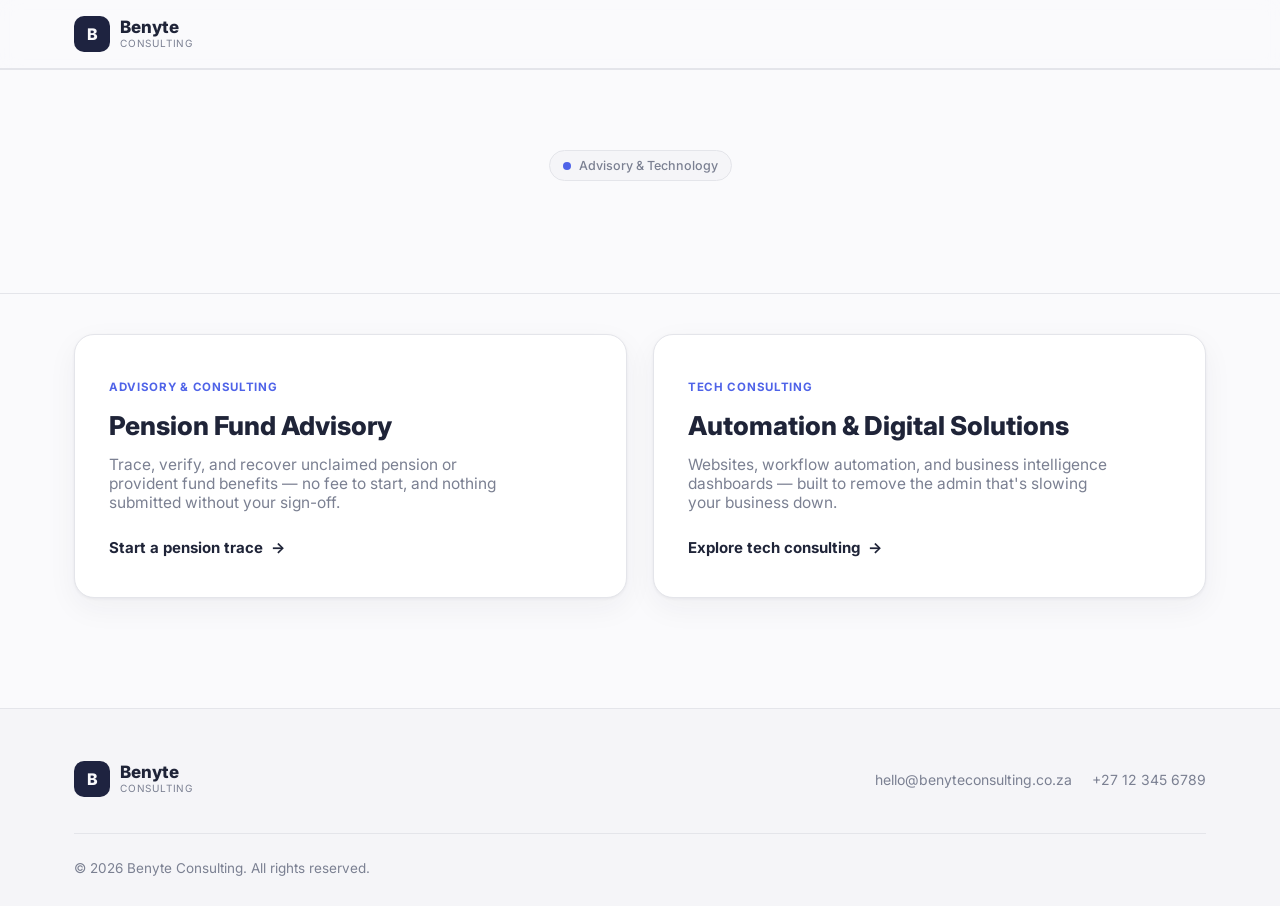
==== commit 94a1b3c0: "Update index.html" ====
--- a/index.html
+++ b/index.html
@@ -24,9 +24,7 @@
 
 <section class="hero">
   <div class="wrap" style="text-align:center; max-width:720px; margin:0 auto;">
-    <div class="pill" style="margin-left:auto; margin-right:auto;"><span class="dot"></span> Advisory &amp; technology, one practice</div>
-    <h1 class="headline">What can we help<br>you with today?</h1>
-    <p class="lede" style="margin-left:auto; margin-right:auto;">Benyte Consulting is two practices: recovering unclaimed pension fund benefits, and building the automation and digital tools that keep businesses running. Pick a path to get started.</p>
+    <div class="pill" style="margin-left:auto; margin-right:auto;"><span class="dot"></span> Advisory &amp; Technology</div>
   </div>
 </section>
 
--- a/assets/styles.css
+++ b/assets/styles.css
@@ -0,0 +1,258 @@
+:root{
+  --background:#FAFAFC;
+  --foreground:#1F2438;
+  --card:#FFFFFF;
+  --primary:#1E2340;
+  --primary-foreground:#FAFAFC;
+  --secondary:#F1F1F6;
+  --muted-foreground:#7B8092;
+  --accent:#4F63E8;
+  --accent-foreground:#FFFFFF;
+  --border:#E4E5EA;
+  --navy:#1E2340;
+  --navy-light:#2E3358;
+  --electric:#4F63E8;
+  --electric-light:#B8C2F5;
+  --surface:#F5F5F8;
+  --stamp:#B45A46;
+}
+*{ box-sizing:border-box; margin:0; padding:0; }
+body{
+  font-family:'Inter', ui-sans-serif, system-ui, sans-serif;
+  background:var(--background);
+  color:var(--foreground);
+  -webkit-font-smoothing:antialiased;
+}
+a{ color:inherit; text-decoration:none; }
+html{ scroll-behavior:smooth; }
+.wrap{ max-width:1180px; margin:0 auto; padding:0 24px; }
+
+/* header */
+header{
+  position:sticky; top:0; z-index:50;
+  background:rgba(250,250,252,0.85);
+  backdrop-filter:blur(10px);
+  border-bottom:1px solid var(--border);
+}
+nav.bar{
+  display:flex; align-items:center; justify-content:space-between;
+  padding:16px 0;
+}
+.brand{ display:flex; align-items:center; gap:10px; }
+.brand .mark{
+  width:36px; height:36px; border-radius:10px;
+  background:var(--primary); color:var(--primary-foreground);
+  display:flex; align-items:center; justify-content:center;
+  font-weight:800; font-size:16px;
+}
+.brand .name{ line-height:1.15; }
+.brand .name b{ display:block; font-size:17px; font-weight:800; }
+.brand .name span{ display:block; font-size:10px; letter-spacing:0.08em; color:var(--muted-foreground); text-transform:uppercase; }
+
+.nav-links{ display:flex; gap:32px; }
+.nav-links a{ font-size:14px; font-weight:500; color:var(--muted-foreground); }
+.nav-links a:hover, .nav-links a.current{ color:var(--foreground); }
+
+.nav-right{ display:flex; align-items:center; gap:14px; }
+.btn{
+  display:inline-flex; align-items:center; gap:8px;
+  border-radius:999px; font-weight:600; font-size:14.5px;
+  padding:11px 22px; border:none; cursor:pointer;
+}
+.btn-primary{ background:var(--primary); color:var(--primary-foreground); }
+.btn-primary:hover{ opacity:0.9; }
+.btn-outline{ background:var(--card); border:1px solid var(--border); color:var(--foreground); }
+.btn-outline:hover{ border-color:var(--accent); }
+.btn:focus-visible{ outline:3px solid var(--electric-light); outline-offset:2px; }
+
+@media (max-width:860px){ .nav-links{ display:none; } }
+
+/* generic hero */
+section.hero{ padding:80px 0 90px; }
+.hero-grid{ display:grid; grid-template-columns:1.05fr 0.95fr; gap:56px; align-items:center; }
+@media (max-width:900px){ .hero-grid{ grid-template-columns:1fr; } }
+
+.pill{
+  display:inline-flex; align-items:center; gap:8px;
+  border:1px solid var(--border); background:var(--surface);
+  padding:7px 13px; border-radius:999px; font-size:12.5px;
+  color:var(--muted-foreground); font-weight:500; margin-bottom:22px;
+}
+.pill .dot{ width:8px; height:8px; border-radius:50%; background:var(--accent); }
+
+h1.headline{
+  font-size:clamp(36px, 4.8vw, 54px);
+  font-weight:800; line-height:1.1; letter-spacing:-0.01em;
+}
+h1.headline .accent-text{
+  background:linear-gradient(135deg, var(--electric) 0%, #3648C4 100%);
+  -webkit-background-clip:text; background-clip:text; color:transparent;
+}
+
+.lede{ margin-top:22px; font-size:17.5px; line-height:1.6; color:var(--muted-foreground); max-width:50ch; }
+
+.cta-row{ margin-top:32px; display:flex; flex-wrap:wrap; gap:14px; }
+.btn-lg{ padding:14px 26px; font-size:15.5px; }
+
+/* landing page: two-path chooser */
+section.chooser{ padding:40px 0 110px; }
+.path-grid{ display:grid; grid-template-columns:1fr 1fr; gap:26px; }
+@media (max-width:820px){ .path-grid{ grid-template-columns:1fr; } }
+.path-card{
+  display:block;
+  background:var(--card); border:1px solid var(--border); border-radius:20px;
+  padding:40px 34px; box-shadow:0 1px 3px rgba(30,35,64,0.06), 0 10px 30px rgba(30,35,64,0.05);
+  transition:transform 0.15s ease, border-color 0.15s ease;
+}
+.path-card:hover{ transform:translateY(-3px); border-color:var(--accent); }
+.path-card .tag{
+  display:inline-block; font-size:11.5px; font-weight:700; letter-spacing:0.06em;
+  text-transform:uppercase; color:var(--accent); margin-bottom:16px;
+}
+.path-card h2{ font-size:26px; font-weight:800; }
+.path-card p{ margin-top:14px; color:var(--muted-foreground); font-size:15.5px; max-width:42ch; }
+.path-card .go{
+  margin-top:26px; display:inline-flex; align-items:center; gap:8px;
+  font-weight:700; font-size:15px; color:var(--foreground);
+}
+.path-card:hover .go{ color:var(--accent); }
+.path-card .go .arrow{ transition:transform 0.15s ease; }
+.path-card:hover .go .arrow{ transform:translateX(4px); }
+
+/* ledger visual */
+.ledger-mini{
+  background:var(--surface); border:1px solid var(--border); border-radius:14px;
+  padding:22px; position:relative;
+}
+.ledger-mini .row{
+  display:flex; justify-content:space-between; padding:8px 0;
+  border-bottom:1px dashed var(--border); font-size:12.5px;
+}
+.ledger-mini .row:last-child{ border-bottom:none; }
+.ledger-mini .row .k{ color:var(--muted-foreground); text-transform:uppercase; letter-spacing:0.05em; font-size:10.5px; }
+.ledger-mini .row .v{ font-weight:600; }
+.ledger-mini .stamp{
+  position:absolute; right:14px; bottom:14px;
+  font-size:11px; font-weight:700; letter-spacing:0.1em;
+  color:var(--stamp); border:1.5px solid var(--stamp);
+  padding:4px 10px; transform:rotate(-6deg); border-radius:3px; opacity:0.8;
+}
+
+.ledger-card{
+  background:var(--navy); color:#fff; border-radius:18px; padding:30px;
+  position:relative; overflow:hidden;
+}
+.ledger-card .row{
+  display:flex; justify-content:space-between; padding:11px 0;
+  border-bottom:1px dashed rgba(255,255,255,0.18); font-size:13.5px;
+}
+.ledger-card .row:last-of-type{ border-bottom:none; }
+.ledger-card .row .k{ color:var(--electric-light); text-transform:uppercase; letter-spacing:0.05em; font-size:11px; }
+.ledger-card .row .v{ font-weight:600; }
+.ledger-card .stamp{
+  margin-top:20px; display:inline-block;
+  font-size:12px; font-weight:700; letter-spacing:0.12em;
+  color:#F2B8A8; border:1.5px solid #F2B8A8; padding:6px 14px;
+  transform:rotate(-4deg); border-radius:3px;
+}
+
+/* section shared */
+section{ padding:96px 0; border-top:1px solid var(--border); }
+.section-head{ max-width:640px; margin:0 auto 56px; text-align:center; }
+.section-head h2{ font-size:clamp(26px,3.4vw,34px); font-weight:800; letter-spacing:-0.01em; }
+.section-head p{ margin-top:14px; font-size:17px; color:var(--muted-foreground); }
+.eyebrow-tag{
+  display:inline-block; font-size:12px; font-weight:700; letter-spacing:0.08em;
+  text-transform:uppercase; color:var(--accent); margin-bottom:14px;
+}
+
+/* pension detail grid */
+.pension-grid{ display:grid; grid-template-columns:1.1fr 0.9fr; gap:56px; align-items:start; }
+@media (max-width:900px){ .pension-grid{ grid-template-columns:1fr; } }
+
+.steps3{ margin-top:40px; display:grid; grid-template-columns:repeat(3,1fr); gap:20px; }
+@media (max-width:720px){ .steps3{ grid-template-columns:1fr; } }
+.step-card{ background:var(--card); border:1px solid var(--border); border-radius:14px; padding:24px; }
+.step-card .num{ font-size:12px; font-weight:800; color:var(--accent); letter-spacing:0.08em; }
+.step-card h4{ margin-top:12px; font-size:16px; font-weight:700; }
+.step-card p{ margin-top:8px; font-size:14px; color:var(--muted-foreground); line-height:1.55; }
+
+.trust-list{ list-style:none; margin-top:6px; }
+.trust-list li{
+  display:flex; gap:12px; padding:14px 0;
+  border-bottom:1px solid var(--border); font-size:14.5px; color:var(--foreground);
+}
+.trust-list li:first-child{ border-top:1px solid var(--border); }
+.trust-list .tick{ color:var(--accent); font-weight:700; flex-shrink:0; }
+
+/* tech services cards */
+.service-grid{ display:grid; grid-template-columns:repeat(3, 1fr); gap:26px; }
+@media (max-width:900px){ .service-grid{ grid-template-columns:1fr 1fr; } }
+@media (max-width:640px){ .service-grid{ grid-template-columns:1fr; } }
+
+.service-card{
+  background:var(--card); border:1px solid var(--border); border-radius:18px;
+  padding:32px; box-shadow:0 1px 3px rgba(30,35,64,0.06), 0 10px 30px rgba(30,35,64,0.05);
+}
+.service-card .icon{
+  width:52px; height:52px; border-radius:14px;
+  background:rgba(79,99,232,0.1); color:var(--accent);
+  display:flex; align-items:center; justify-content:center; font-size:22px; margin-bottom:22px;
+}
+.service-card h3{ font-size:19px; font-weight:700; }
+.service-card p{ margin-top:10px; color:var(--muted-foreground); font-size:15px; }
+.service-card ul{ margin-top:20px; list-style:none; display:flex; flex-direction:column; gap:10px; }
+.service-card li{ font-size:14px; display:flex; gap:9px; align-items:flex-start; }
+.service-card li::before{ content:"→"; color:var(--accent); font-weight:700; }
+
+/* process */
+.process-grid{ display:grid; grid-template-columns:repeat(4,1fr); gap:22px; }
+@media (max-width:900px){ .process-grid{ grid-template-columns:1fr 1fr; } }
+@media (max-width:560px){ .process-grid{ grid-template-columns:1fr; } }
+.process-card{ background:var(--card); border:1px solid var(--border); border-radius:16px; padding:26px; }
+.process-card .step{ font-size:13px; font-weight:800; color:var(--accent); }
+.process-card h3{ margin-top:16px; font-size:16.5px; font-weight:700; }
+.process-card p{ margin-top:8px; font-size:14px; line-height:1.55; color:var(--muted-foreground); }
+
+/* final cta */
+section.cta-final{ padding:96px 0; }
+.cta-box{
+  max-width:940px; margin:0 auto; border-radius:26px; text-align:center;
+  padding:64px 40px; color:#fff;
+  background:linear-gradient(135deg, var(--accent) 0%, #3648C4 100%);
+}
+.cta-box h2{ font-size:clamp(24px,3.2vw,32px); font-weight:800; }
+.cta-box p{ margin:16px auto 0; max-width:56ch; font-size:16.5px; color:rgba(255,255,255,0.9); }
+.cta-actions{ margin-top:36px; display:flex; flex-wrap:wrap; justify-content:center; gap:14px; }
+.btn-white{ background:#fff; color:var(--accent); font-weight:700; padding:14px 26px; border-radius:999px; }
+.btn-outline-white{ border:2px solid rgba(255,255,255,0.4); color:#fff; padding:12px 24px; border-radius:999px; font-weight:700; }
+
+/* footer */
+footer{ border-top:1px solid var(--border); background:var(--surface); padding:52px 0 30px; }
+.footer-top{ display:flex; flex-wrap:wrap; gap:28px; justify-content:space-between; align-items:center; }
+.footer-links{ display:flex; flex-wrap:wrap; gap:22px; font-size:14px; font-weight:500; color:var(--muted-foreground); }
+.footer-contact{ display:flex; gap:20px; font-size:14px; color:var(--muted-foreground); }
+.footer-bottom{ margin-top:36px; padding-top:26px; border-top:1px solid var(--border); font-size:13.5px; color:var(--muted-foreground); }
+
+/* trace form (pension page) */
+.trace-form{ max-width:620px; }
+.field{ margin-bottom:24px; }
+.field label{
+  display:block; font-size:12.5px; font-weight:600; letter-spacing:0.04em;
+  text-transform:uppercase; color:var(--muted-foreground); margin-bottom:9px;
+}
+.field-row{ display:grid; grid-template-columns:1fr 1fr; gap:18px; }
+@media (max-width:560px){ .field-row{ grid-template-columns:1fr; } }
+input[type="text"], textarea{
+  width:100%; background:var(--surface); border:1px solid var(--border);
+  border-radius:8px; padding:13px 15px; font-family:'Inter',sans-serif;
+  font-size:15px; color:var(--foreground);
+}
+input[type="text"]:focus, textarea:focus{ outline:none; border-color:var(--accent); background:#fff; }
+textarea{ min-height:150px; resize:vertical; }
+.field small{ display:block; margin-top:8px; color:var(--muted-foreground); font-size:12.5px; }
+.form-foot{ display:flex; align-items:center; gap:20px; margin-top:6px; flex-wrap:wrap; }
+
+.confirm{ display:none; max-width:560px; }
+.confirm.active{ display:block; }
+.confirm .ledger-card{ max-width:520px; margin-top:20px; }
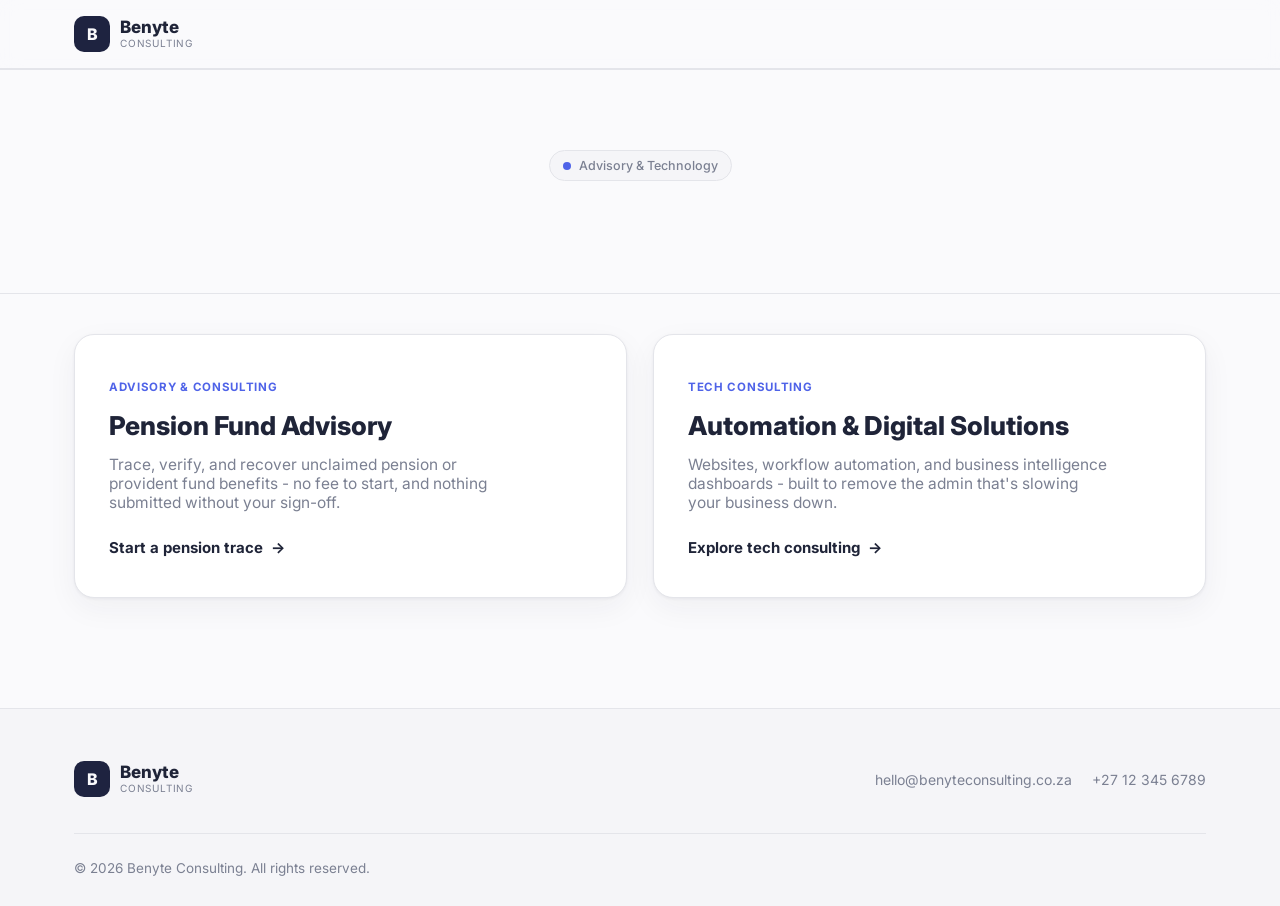
==== commit fc02903d: "Update index.html" ====
--- a/index.html
+++ b/index.html
@@ -34,13 +34,13 @@
       <a class="path-card" href="pension.html">
         <span class="tag">Advisory &amp; Consulting</span>
         <h2>Pension Fund Advisory</h2>
-        <p>Trace, verify, and recover unclaimed pension or provident fund benefits — no fee to start, and nothing submitted without your sign-off.</p>
+        <p>Trace, verify, and recover unclaimed pension or provident fund benefits - no fee to start, and nothing submitted without your sign-off.</p>
         <span class="go">Start a pension trace <span class="arrow">→</span></span>
       </a>
       <a class="path-card" href="tech.html">
         <span class="tag">Tech Consulting</span>
         <h2>Automation &amp; Digital Solutions</h2>
-        <p>Websites, workflow automation, and business intelligence dashboards — built to remove the admin that's slowing your business down.</p>
+        <p>Websites, workflow automation, and business intelligence dashboards - built to remove the admin that's slowing your business down.</p>
         <span class="go">Explore tech consulting <span class="arrow">→</span></span>
       </a>
     </div>
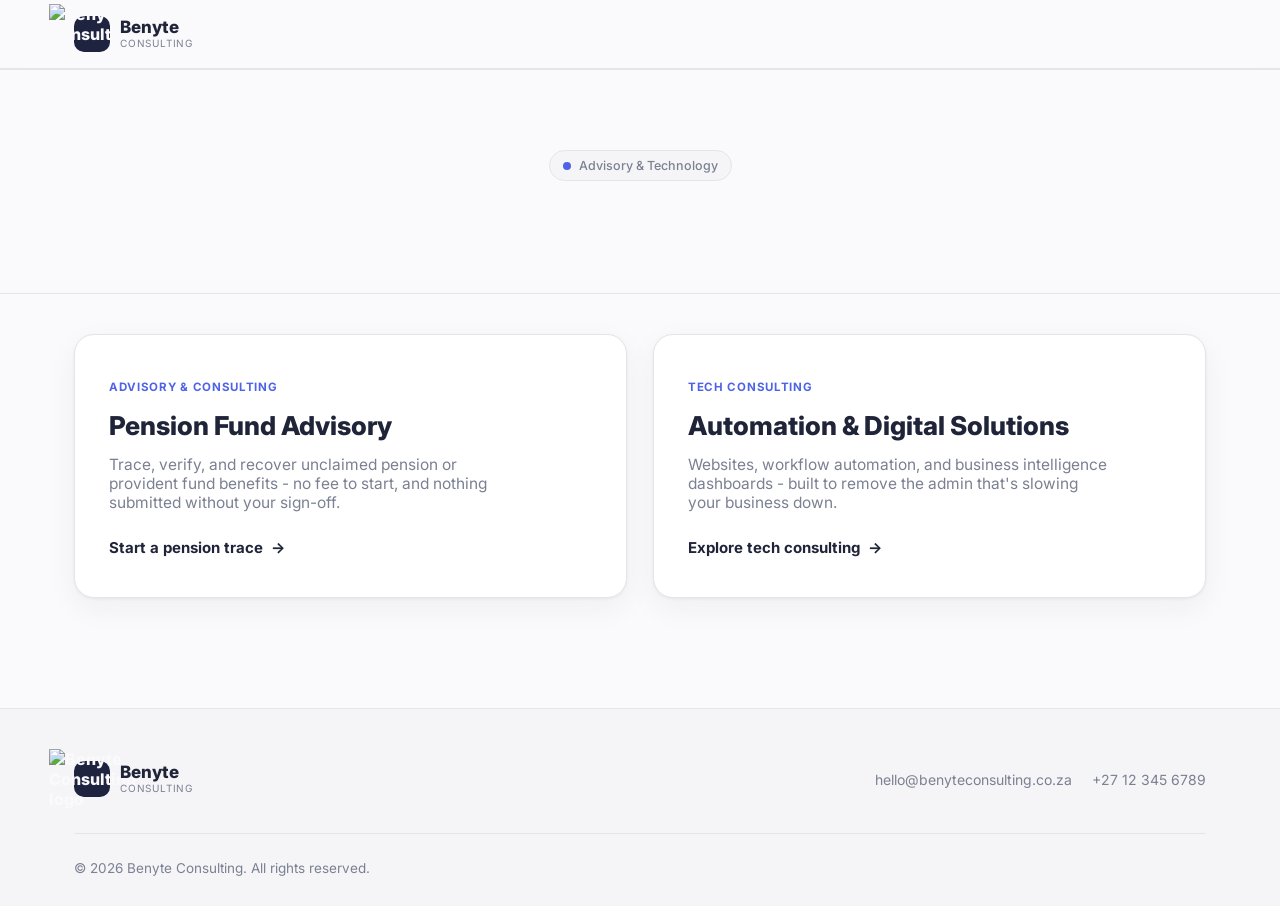
==== commit 4dd26fc3: "Replace text logo with image logo in header and footer" ====
--- a/index.html
+++ b/index.html
@@ -8,6 +8,7 @@
 <link rel="preconnect" href="https://fonts.gstatic.com" crossorigin>
 <link href="https://fonts.googleapis.com/css2?family=Inter:wght@400;500;600;700;800&display=swap" rel="stylesheet">
 <link rel="stylesheet" href="assets/styles.css">
+<link rel="icon" type="image/png" href="assets/logo.png">
 </head>
 <body>
 
@@ -15,7 +16,7 @@
   <div class="wrap">
     <nav class="bar">
       <a class="brand" href="index.html">
-        <div class="mark">B</div>
+        <div class="mark"><img src="assets/logo.png" alt="Benyte Consulting logo"></div>
         <div class="name"><b>Benyte</b><span>Consulting</span></div>
       </a>
     </nav>
@@ -51,7 +52,7 @@
   <div class="wrap">
     <div class="footer-top">
       <a class="brand" href="index.html">
-        <div class="mark">B</div>
+        <div class="mark"><img src="assets/logo.png" alt="Benyte Consulting logo"></div>
         <div class="name"><b>Benyte</b><span>Consulting</span></div>
       </a>
       <div class="footer-contact">
